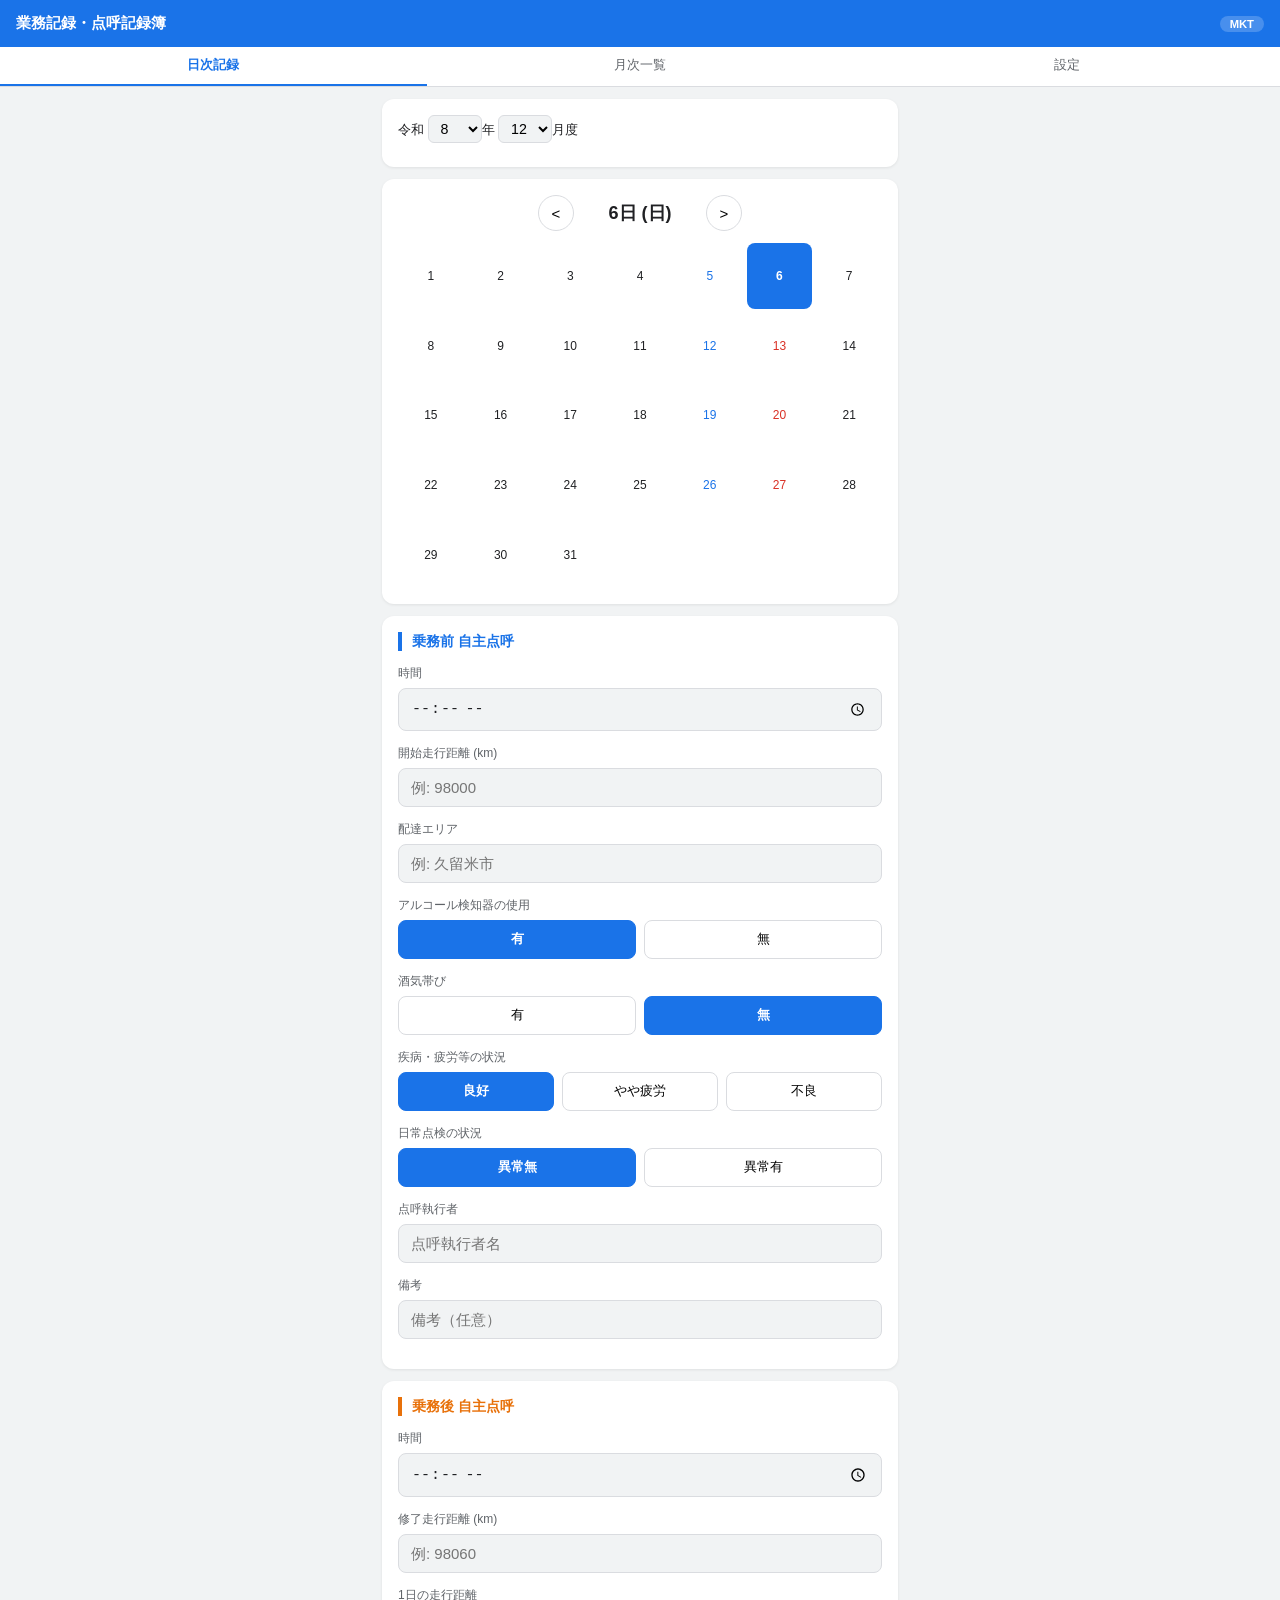
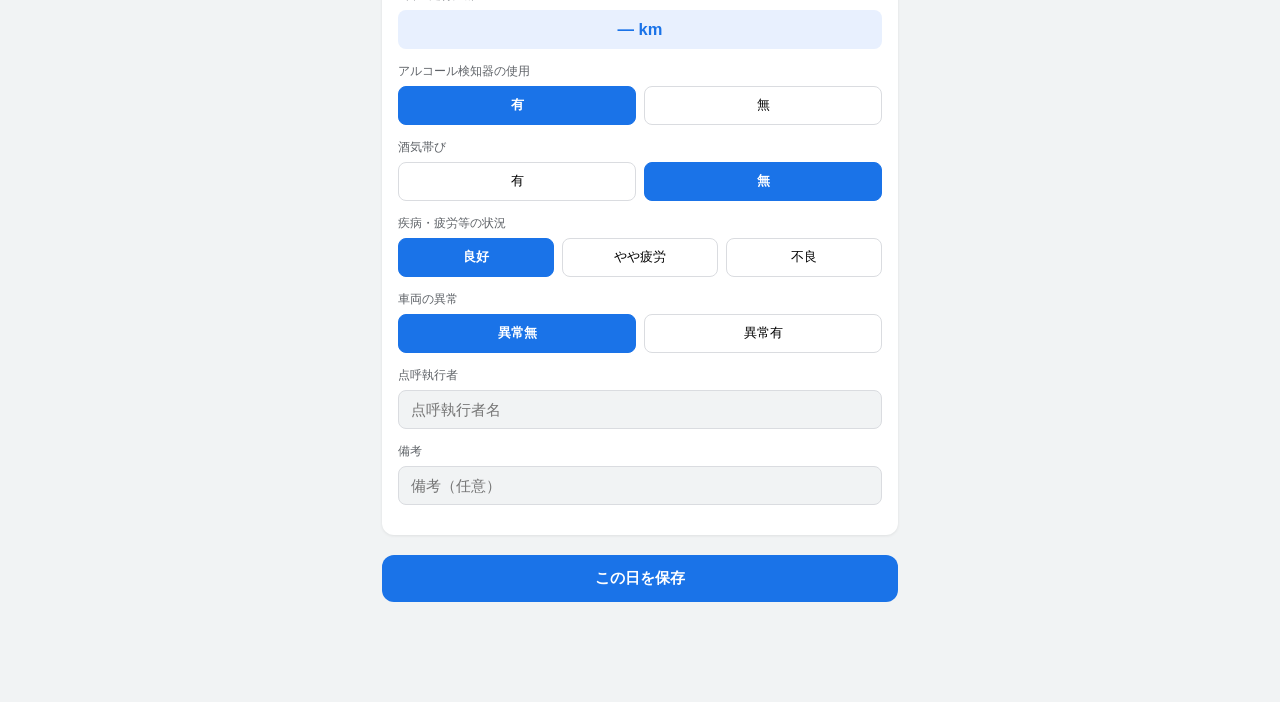
==== index.html @ 00d4ff62 "スプレッドシート連携機能を追加（GAS経由で自動送信） - 保存時にGoogle Apps Script経由でスプレッドシートにデータ送信 - 設定タブにスプレッドシート連携URL入力欄を追加 - G" ====
<!DOCTYPE html>
<html lang="ja">
<head>
  <meta charset="UTF-8">
  <meta name="viewport" content="width=device-width, initial-scale=1.0, user-scalable=no">
  <title>業務記録・点呼記録簿</title>
  <link rel="stylesheet" href="style.css">
  <link rel="manifest" href="manifest.json">
  <meta name="theme-color" content="#1a73e8">
  <meta name="apple-mobile-web-app-capable" content="yes">
  <meta name="apple-mobile-web-app-status-bar-style" content="black-translucent">
  <link rel="apple-touch-icon" href="icons/icon-192.png">
</head>
<body>
  <!-- ヘッダー -->
  <header class="app-header">
    <h1>業務記録・点呼記録簿</h1>
    <span class="badge">MKT</span>
  </header>

  <!-- タブナビゲーション -->
  <nav class="tab-nav">
    <button class="tab-btn active" data-tab="daily">日次記録</button>
    <button class="tab-btn" data-tab="monthly">月次一覧</button>
    <button class="tab-btn" data-tab="settings">設定</button>
  </nav>

  <!-- ===== 日次記録タブ ===== -->
  <section id="tab-daily" class="tab-content active">
    <!-- 月度・基本情報 -->
    <div class="card info-bar">
      <div class="info-row">
        <label>令和
          <select id="year">
            <option value="7">7</option>
            <option value="8">8</option>
            <option value="9">9</option>
            <option value="10">10</option>
          </select>年
          <select id="month">
            <option value="1">1</option><option value="2">2</option>
            <option value="3">3</option><option value="4">4</option>
            <option value="5">5</option><option value="6">6</option>
            <option value="7">7</option><option value="8">8</option>
            <option value="9">9</option><option value="10">10</option>
            <option value="11">11</option><option value="12">12</option>
          </select>月度
        </label>
      </div>
      <div class="info-row">
        <span id="display-name" class="display-info"></span>
        <span id="display-vehicle" class="display-info"></span>
      </div>
    </div>

    <!-- 日付選択 -->
    <div class="card">
      <div class="day-selector">
        <button id="prev-day" class="nav-btn">&lt;</button>
        <span id="current-day" class="current-day">1日 (火)</span>
        <button id="next-day" class="nav-btn">&gt;</button>
      </div>
      <div class="day-grid" id="day-grid"></div>
    </div>

    <!-- 乗務前 点呼 -->
    <div class="card">
      <h2 class="section-title before">乗務前 自主点呼</h2>
      <div class="form-group">
        <label>時間</label>
        <input type="time" id="before-time">
      </div>
      <div class="form-group">
        <label>開始走行距離 (km)</label>
        <input type="number" id="before-distance" inputmode="numeric" placeholder="例: 98000">
      </div>
      <div class="form-group">
        <label>配達エリア</label>
        <input type="text" id="delivery-area" placeholder="例: 久留米市">
      </div>
      <div class="form-group">
        <label>アルコール検知器の使用</label>
        <div class="toggle-group">
          <button class="toggle-btn active" data-field="before-alcohol" data-value="有">有</button>
          <button class="toggle-btn" data-field="before-alcohol" data-value="無">無</button>
        </div>
      </div>
      <div class="form-group">
        <label>酒気帯び</label>
        <div class="toggle-group">
          <button class="toggle-btn" data-field="before-drinking" data-value="有">有</button>
          <button class="toggle-btn active" data-field="before-drinking" data-value="無">無</button>
        </div>
      </div>
      <div class="form-group">
        <label>疾病・疲労等の状況</label>
        <div class="toggle-group wide">
          <button class="toggle-btn active" data-field="before-health" data-value="良好">良好</button>
          <button class="toggle-btn" data-field="before-health" data-value="やや疲労">やや疲労</button>
          <button class="toggle-btn" data-field="before-health" data-value="不良">不良</button>
        </div>
      </div>
      <div class="form-group">
        <label>日常点検の状況</label>
        <div class="toggle-group wide">
          <button class="toggle-btn active" data-field="before-inspection" data-value="異常無">異常無</button>
          <button class="toggle-btn" data-field="before-inspection" data-value="異常有">異常有</button>
        </div>
      </div>
      <div class="form-group">
        <label>点呼執行者</label>
        <input type="text" id="before-inspector" placeholder="点呼執行者名">
      </div>
      <div class="form-group">
        <label>備考</label>
        <input type="text" id="before-note" placeholder="備考（任意）">
      </div>
    </div>

    <!-- 乗務後 点呼 -->
    <div class="card">
      <h2 class="section-title after">乗務後 自主点呼</h2>
      <div class="form-group">
        <label>時間</label>
        <input type="time" id="after-time">
      </div>
      <div class="form-group">
        <label>修了走行距離 (km)</label>
        <input type="number" id="after-distance" inputmode="numeric" placeholder="例: 98060">
      </div>
      <div class="form-group">
        <label>1日の走行距離</label>
        <div class="calc-display" id="daily-distance">— km</div>
      </div>
      <div class="form-group">
        <label>アルコール検知器の使用</label>
        <div class="toggle-group">
          <button class="toggle-btn active" data-field="after-alcohol" data-value="有">有</button>
          <button class="toggle-btn" data-field="after-alcohol" data-value="無">無</button>
        </div>
      </div>
      <div class="form-group">
        <label>酒気帯び</label>
        <div class="toggle-group">
          <button class="toggle-btn" data-field="after-drinking" data-value="有">有</button>
          <button class="toggle-btn active" data-field="after-drinking" data-value="無">無</button>
        </div>
      </div>
      <div class="form-group">
        <label>疾病・疲労等の状況</label>
        <div class="toggle-group wide">
          <button class="toggle-btn active" data-field="after-health" data-value="良好">良好</button>
          <button class="toggle-btn" data-field="after-health" data-value="やや疲労">やや疲労</button>
          <button class="toggle-btn" data-field="after-health" data-value="不良">不良</button>
        </div>
      </div>
      <div class="form-group">
        <label>車両の異常</label>
        <div class="toggle-group wide">
          <button class="toggle-btn active" data-field="after-vehicle" data-value="異常無">異常無</button>
          <button class="toggle-btn" data-field="after-vehicle" data-value="異常有">異常有</button>
        </div>
      </div>
      <div class="form-group">
        <label>点呼執行者</label>
        <input type="text" id="after-inspector" placeholder="点呼執行者名">
      </div>
      <div class="form-group">
        <label>備考</label>
        <input type="text" id="after-note" placeholder="備考（任意）">
      </div>
    </div>

    <!-- 保存ボタン -->
    <div class="action-bar">
      <button id="save-btn" class="primary-btn">この日を保存</button>
    </div>
  </section>

  <!-- ===== 月次一覧タブ ===== -->
  <section id="tab-monthly" class="tab-content">
    <div class="card">
      <h2 class="section-title">月次一覧</h2>
      <div id="monthly-list" class="monthly-list"></div>
    </div>
    <div class="action-bar">
      <button id="export-pdf-btn" class="primary-btn">PDF出力</button>
    </div>
  </section>

  <!-- ===== 設定タブ ===== -->
  <section id="tab-settings" class="tab-content">
    <div class="card">
      <h2 class="section-title">基本設定</h2>
      <div class="form-group">
        <label>名前</label>
        <input type="text" id="setting-name" placeholder="氏名を入力">
      </div>
      <div class="form-group">
        <label>車両 No.</label>
        <input type="text" id="setting-vehicle" placeholder="車両番号を入力">
      </div>
      <div class="form-group">
        <label>デフォルト点呼執行者</label>
        <input type="text" id="setting-inspector" placeholder="点呼執行者名（任意）">
      </div>
      <div class="form-group">
        <label>スプレッドシート連携URL</label>
        <input type="url" id="setting-gas-url" placeholder="GAS WebアプリのURLを貼り付け">
        <small style="color:#888; font-size:0.75rem;">管理者から共有されたURLを入力すると、保存時にスプレッドシートへ自動送信されます</small>
      </div>
      <button id="save-settings-btn" class="primary-btn">設定を保存</button>
    </div>
    <div class="card">
      <h2 class="section-title">データ管理</h2>
      <button id="export-data-btn" class="secondary-btn">データをバックアップ</button>
      <input type="file" id="import-data-input" accept=".json" style="display:none">
      <button id="import-data-btn" class="secondary-btn">データを復元</button>
      <button id="clear-data-btn" class="danger-btn">全データ削除</button>
    </div>
  </section>

  <!-- トースト通知 -->
  <div id="toast" class="toast"></div>

  <script src="app.js"></script>
</body>
</html>
---- style.css ----
/* ===== リセット・ベース ===== */
* {
  margin: 0;
  padding: 0;
  box-sizing: border-box;
  -webkit-tap-highlight-color: transparent;
}

:root {
  --primary: #1a73e8;
  --primary-light: #e8f0fe;
  --danger: #d93025;
  --success: #1e8e3e;
  --bg: #f1f3f4;
  --card-bg: #ffffff;
  --text: #202124;
  --text-secondary: #5f6368;
  --border: #dadce0;
  --before-color: #1a73e8;
  --after-color: #e8710a;
  --radius: 12px;
}

html {
  font-size: 15px;
}

body {
  font-family: -apple-system, BlinkMacSystemFont, 'Segoe UI', 'Hiragino Sans',
    'Noto Sans JP', sans-serif;
  background: var(--bg);
  color: var(--text);
  padding-bottom: 80px;
  min-height: 100vh;
  -webkit-font-smoothing: antialiased;
}

/* ===== ヘッダー ===== */
.app-header {
  background: var(--primary);
  color: white;
  padding: 14px 16px;
  display: flex;
  align-items: center;
  justify-content: space-between;
  position: sticky;
  top: 0;
  z-index: 100;
}

.app-header h1 {
  font-size: 1rem;
  font-weight: 600;
}

.badge {
  background: rgba(255, 255, 255, 0.2);
  padding: 2px 10px;
  border-radius: 20px;
  font-size: 0.75rem;
  font-weight: 600;
}

/* ===== タブナビゲーション ===== */
.tab-nav {
  display: flex;
  background: var(--card-bg);
  border-bottom: 1px solid var(--border);
  position: sticky;
  top: 47px;
  z-index: 99;
}

.tab-btn {
  flex: 1;
  padding: 10px 0;
  border: none;
  background: none;
  font-size: 0.85rem;
  color: var(--text-secondary);
  cursor: pointer;
  border-bottom: 2px solid transparent;
  transition: all 0.2s;
}

.tab-btn.active {
  color: var(--primary);
  border-bottom-color: var(--primary);
  font-weight: 600;
}

/* ===== タブコンテンツ ===== */
.tab-content {
  display: none;
  padding: 12px;
  max-width: 480px;
  margin: 0 auto;
}

.tab-content.active {
  display: block;
}

/* ===== カード ===== */
.card {
  background: var(--card-bg);
  border-radius: var(--radius);
  padding: 16px;
  margin-bottom: 12px;
  box-shadow: 0 1px 3px rgba(0, 0, 0, 0.08);
}

/* ===== 基本情報バー ===== */
.info-bar .info-row {
  display: flex;
  align-items: center;
  gap: 8px;
  flex-wrap: wrap;
}

.info-bar .info-row:first-child {
  margin-bottom: 8px;
}

.info-bar label {
  font-size: 0.85rem;
  font-weight: 500;
}

.info-bar select {
  font-size: 0.95rem;
  padding: 4px 8px;
  border: 1px solid var(--border);
  border-radius: 6px;
  background: var(--bg);
}

.display-info {
  font-size: 0.85rem;
  color: var(--text-secondary);
  background: var(--bg);
  padding: 4px 10px;
  border-radius: 6px;
}

.display-info:empty {
  display: none;
}

/* ===== 日付セレクター ===== */
.day-selector {
  display: flex;
  align-items: center;
  justify-content: center;
  gap: 16px;
  margin-bottom: 12px;
}

.nav-btn {
  width: 36px;
  height: 36px;
  border-radius: 50%;
  border: 1px solid var(--border);
  background: var(--card-bg);
  font-size: 1rem;
  cursor: pointer;
  display: flex;
  align-items: center;
  justify-content: center;
  transition: background 0.15s;
}

.nav-btn:active {
  background: var(--bg);
}

.current-day {
  font-size: 1.2rem;
  font-weight: 700;
  min-width: 100px;
  text-align: center;
}

/* 日付グリッド */
.day-grid {
  display: grid;
  grid-template-columns: repeat(7, 1fr);
  gap: 4px;
}

.day-cell {
  aspect-ratio: 1;
  display: flex;
  align-items: center;
  justify-content: center;
  border-radius: 8px;
  font-size: 0.8rem;
  cursor: pointer;
  border: none;
  background: none;
  color: var(--text);
  transition: all 0.15s;
  position: relative;
}

.day-cell:active {
  transform: scale(0.9);
}

.day-cell.selected {
  background: var(--primary);
  color: white;
  font-weight: 700;
}

.day-cell.has-data::after {
  content: '';
  position: absolute;
  bottom: 3px;
  width: 5px;
  height: 5px;
  border-radius: 50%;
  background: var(--success);
}

.day-cell.selected.has-data::after {
  background: white;
}

.day-cell.sunday {
  color: var(--danger);
}

.day-cell.saturday {
  color: var(--primary);
}

.day-cell.selected.sunday,
.day-cell.selected.saturday {
  color: white;
}

/* ===== セクションタイトル ===== */
.section-title {
  font-size: 0.95rem;
  font-weight: 700;
  margin-bottom: 14px;
  padding-left: 10px;
  border-left: 4px solid var(--primary);
}

.section-title.before {
  border-left-color: var(--before-color);
  color: var(--before-color);
}

.section-title.after {
  border-left-color: var(--after-color);
  color: var(--after-color);
}

/* ===== フォーム ===== */
.form-group {
  margin-bottom: 14px;
}

.form-group label {
  display: block;
  font-size: 0.8rem;
  color: var(--text-secondary);
  margin-bottom: 6px;
  font-weight: 500;
}

.form-group input[type="text"],
.form-group input[type="number"],
.form-group input[type="time"] {
  width: 100%;
  padding: 10px 12px;
  border: 1px solid var(--border);
  border-radius: 8px;
  font-size: 1rem;
  background: var(--bg);
  color: var(--text);
  transition: border-color 0.2s;
}

.form-group input:focus {
  outline: none;
  border-color: var(--primary);
  background: var(--primary-light);
}

/* ===== トグルボタン ===== */
.toggle-group {
  display: flex;
  gap: 8px;
}

.toggle-group.wide {
  flex-wrap: wrap;
}

.toggle-btn {
  flex: 1;
  padding: 10px 6px;
  border: 1px solid var(--border);
  border-radius: 8px;
  background: var(--card-bg);
  font-size: 0.85rem;
  cursor: pointer;
  transition: all 0.15s;
  min-width: 60px;
  text-align: center;
}

.toggle-btn:active {
  transform: scale(0.95);
}

.toggle-btn.active {
  background: var(--primary);
  color: white;
  border-color: var(--primary);
  font-weight: 600;
}

/* 酒気帯び「有」は赤 */
.toggle-btn.active[data-value="有"][data-field="before-drinking"],
.toggle-btn.active[data-value="有"][data-field="after-drinking"] {
  background: var(--danger);
  border-color: var(--danger);
}

/* 異常有・不良は赤 */
.toggle-btn.active[data-value="異常有"],
.toggle-btn.active[data-value="不良"] {
  background: var(--danger);
  border-color: var(--danger);
}

/* やや疲労はオレンジ */
.toggle-btn.active[data-value="やや疲労"] {
  background: var(--after-color);
  border-color: var(--after-color);
}

/* ===== 自動計算表示 ===== */
.calc-display {
  padding: 10px 12px;
  background: var(--primary-light);
  border-radius: 8px;
  font-size: 1.1rem;
  font-weight: 700;
  color: var(--primary);
  text-align: center;
}

/* ===== ボタン ===== */
.action-bar {
  padding: 8px 0;
}

.primary-btn {
  width: 100%;
  padding: 14px;
  background: var(--primary);
  color: white;
  border: none;
  border-radius: var(--radius);
  font-size: 1rem;
  font-weight: 600;
  cursor: pointer;
  transition: opacity 0.15s;
}

.primary-btn:active {
  opacity: 0.8;
}

.secondary-btn {
  width: 100%;
  padding: 12px;
  background: var(--bg);
  color: var(--text);
  border: 1px solid var(--border);
  border-radius: var(--radius);
  font-size: 0.9rem;
  cursor: pointer;
  margin-bottom: 8px;
}

.danger-btn {
  width: 100%;
  padding: 12px;
  background: white;
  color: var(--danger);
  border: 1px solid var(--danger);
  border-radius: var(--radius);
  font-size: 0.9rem;
  cursor: pointer;
  margin-top: 12px;
}

/* ===== 月次一覧 ===== */
.monthly-list {
  max-height: 60vh;
  overflow-y: auto;
}

.monthly-row {
  display: flex;
  align-items: center;
  padding: 10px 8px;
  border-bottom: 1px solid var(--bg);
  gap: 8px;
  cursor: pointer;
  transition: background 0.15s;
}

.monthly-row:active {
  background: var(--bg);
}

.monthly-row .day-num {
  font-weight: 700;
  min-width: 32px;
  text-align: center;
}

.monthly-row .area {
  flex: 1;
  font-size: 0.85rem;
  color: var(--text-secondary);
}

.monthly-row .distance {
  font-size: 0.85rem;
  font-weight: 600;
  color: var(--primary);
}

.monthly-row.empty {
  opacity: 0.4;
}

.monthly-row.empty .area {
  font-style: italic;
}

/* ===== トースト通知 ===== */
.toast {
  position: fixed;
  bottom: 20px;
  left: 50%;
  transform: translateX(-50%) translateY(100px);
  background: #323232;
  color: white;
  padding: 12px 24px;
  border-radius: 8px;
  font-size: 0.9rem;
  z-index: 1000;
  opacity: 0;
  transition: all 0.3s ease;
  pointer-events: none;
}

.toast.show {
  transform: translateX(-50%) translateY(0);
  opacity: 1;
}

/* ===== レスポンシブ ===== */
@media (min-width: 600px) {
  .tab-content {
    max-width: 540px;
  }
}
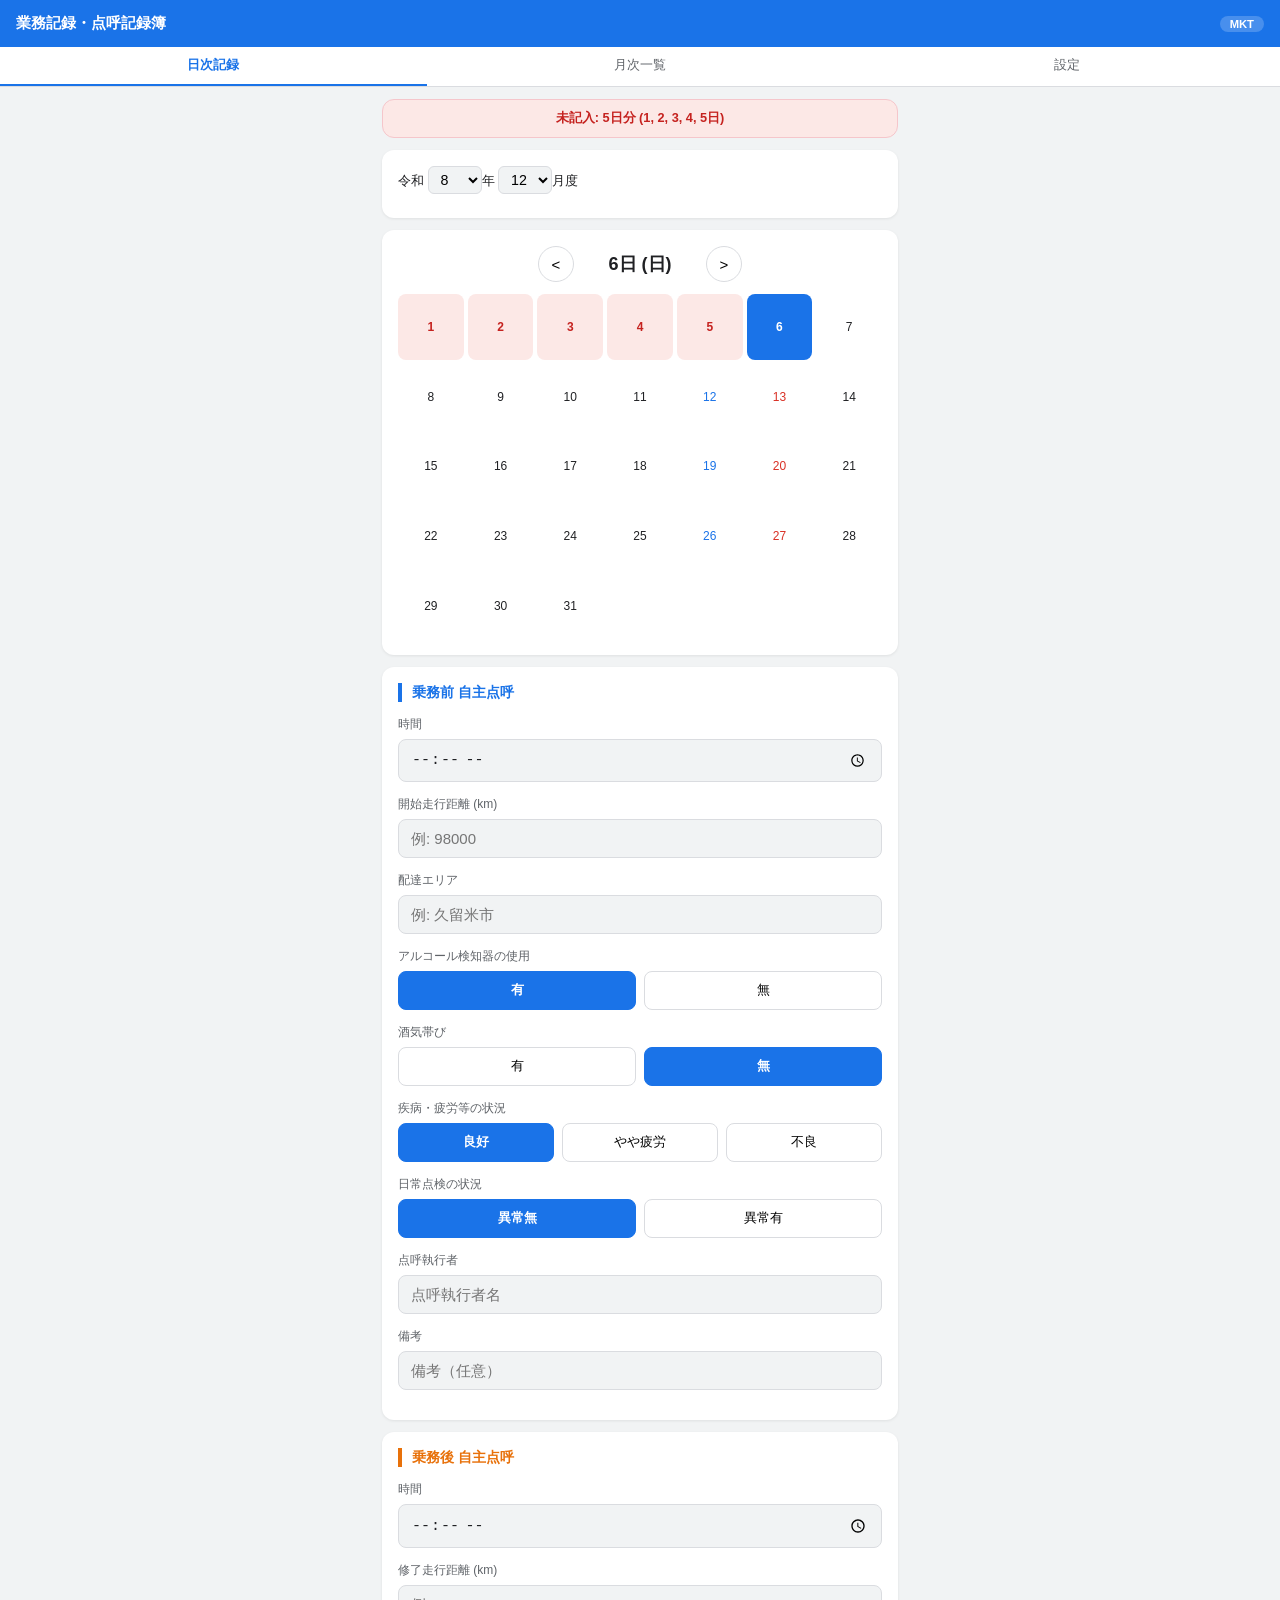
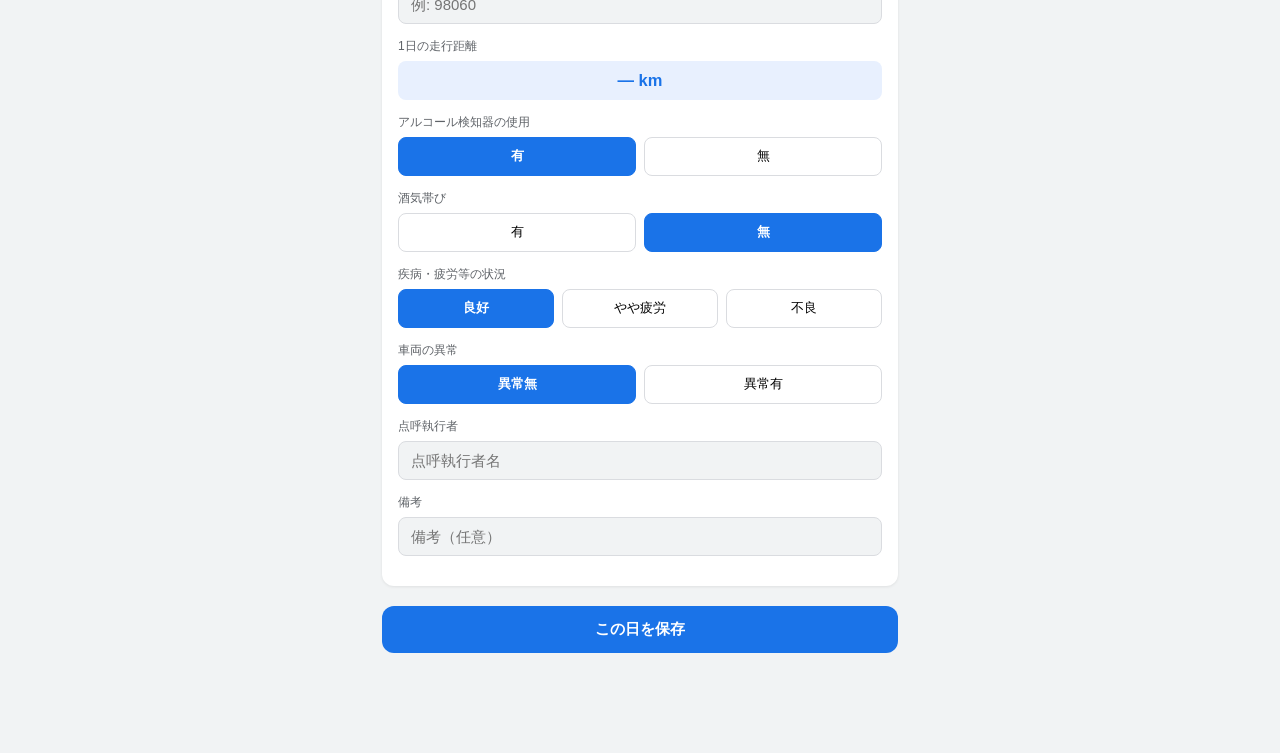
==== commit 75afebce: "未入力警告機能を追加・スプレッドシートを月別管理に変更 - アプリ: 過去の未入力日を日付グリッドで赤く警告表示 - アプリ: 未記入バナーで未入力日数と日付を表示 - GAS: シート作成時に全日分" ====
--- a/index.html
+++ b/index.html
@@ -27,6 +27,10 @@
 
   <!-- ===== 日次記録タブ ===== -->
   <section id="tab-daily" class="tab-content active">
+    <!-- 未入力警告バナー -->
+    <div id="missing-banner" class="missing-banner" style="display:none">
+      <span id="missing-text"></span>
+    </div>
     <!-- 月度・基本情報 -->
     <div class="card info-bar">
       <div class="info-row">
@@ -204,11 +208,7 @@
         <label>デフォルト点呼執行者</label>
         <input type="text" id="setting-inspector" placeholder="点呼執行者名（任意）">
       </div>
-      <div class="form-group">
-        <label>スプレッドシート連携URL</label>
-        <input type="url" id="setting-gas-url" placeholder="GAS WebアプリのURLを貼り付け">
-        <small style="color:#888; font-size:0.75rem;">管理者から共有されたURLを入力すると、保存時にスプレッドシートへ自動送信されます</small>
-      </div>
+      <input type="hidden" id="setting-gas-url">
       <button id="save-settings-btn" class="primary-btn">設定を保存</button>
     </div>
     <div class="card">
--- a/style.css
+++ b/style.css
@@ -470,6 +470,30 @@
   opacity: 1;
 }
 
+/* ===== 未入力警告 ===== */
+.missing-banner {
+  background: #fce8e6;
+  color: #c5221f;
+  padding: 10px 14px;
+  border-radius: var(--radius);
+  font-size: 0.85rem;
+  font-weight: 600;
+  margin-bottom: 12px;
+  text-align: center;
+  border: 1px solid #f5c6cb;
+}
+
+.day-cell.missing {
+  background: #fce8e6;
+  color: #c5221f;
+  font-weight: 600;
+}
+
+.day-cell.missing.selected {
+  background: #d93025;
+  color: white;
+}
+
 /* ===== レスポンシブ ===== */
 @media (min-width: 600px) {
   .tab-content {
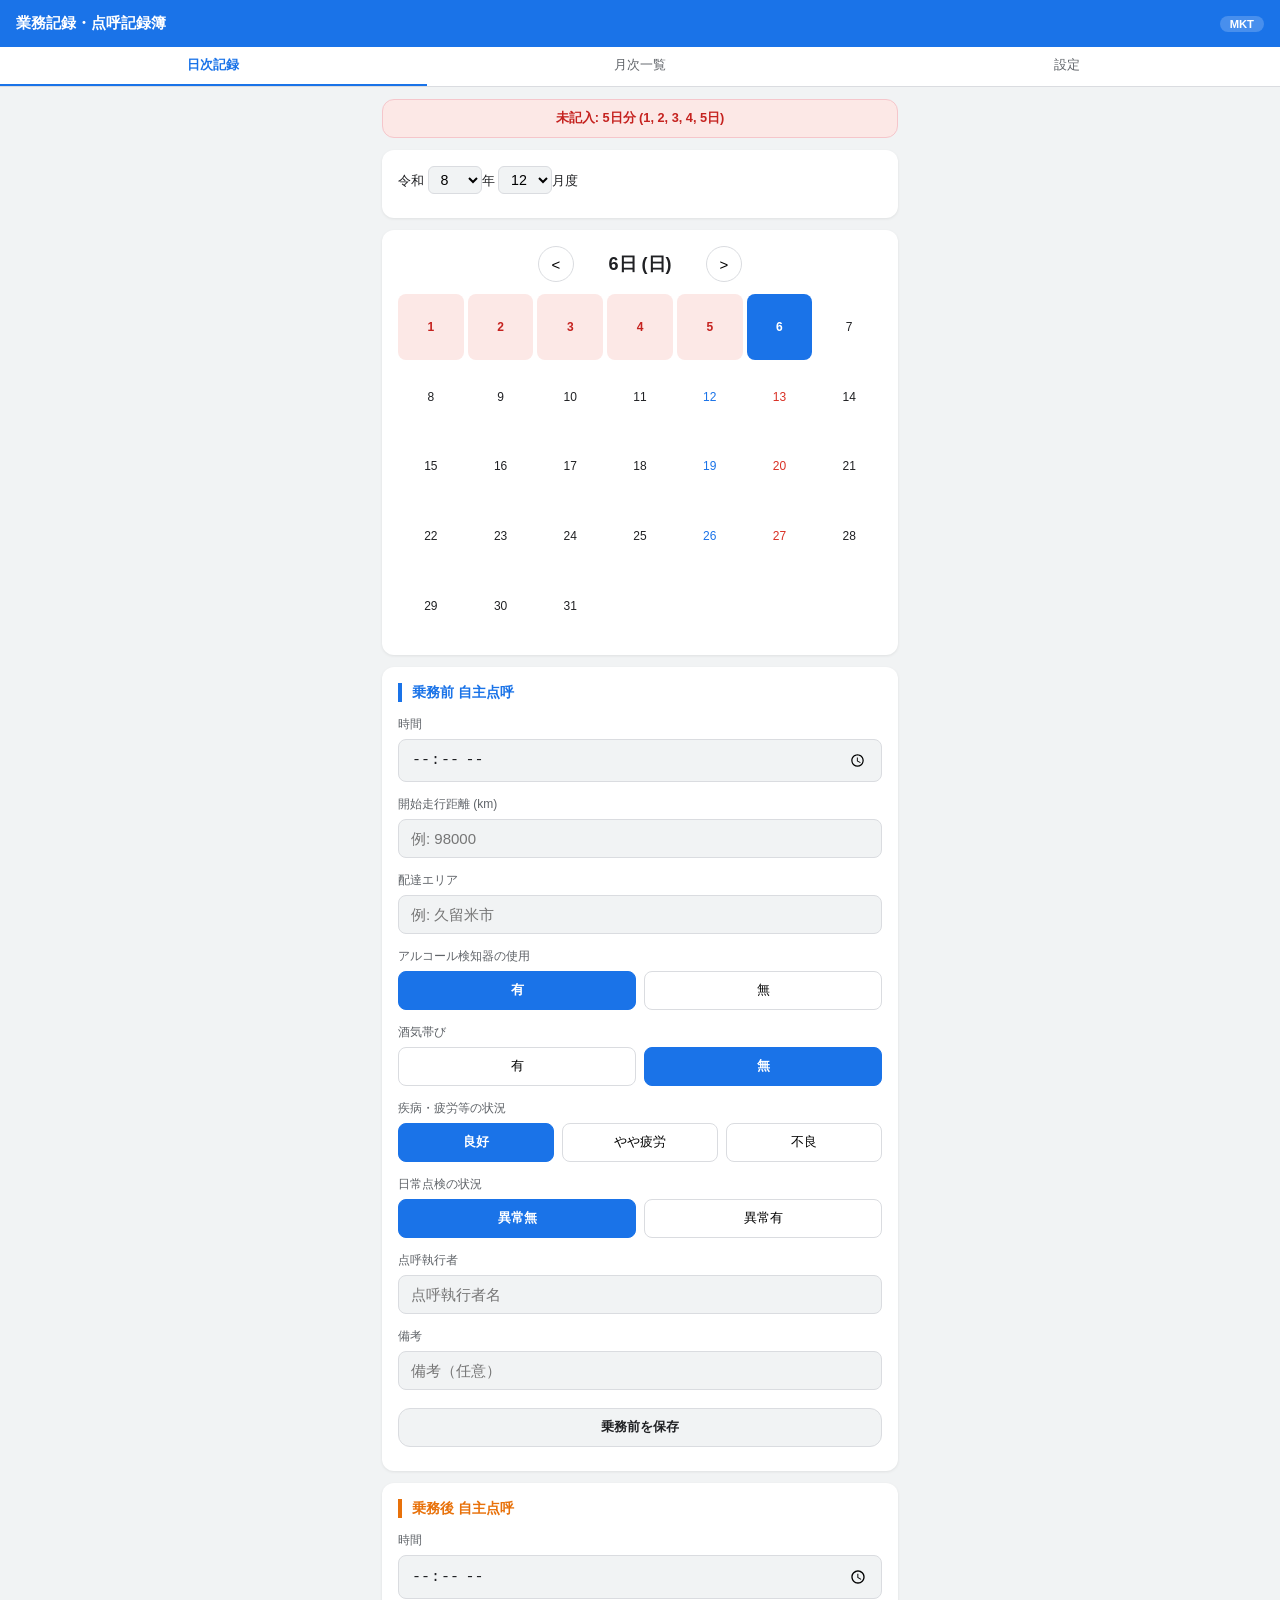
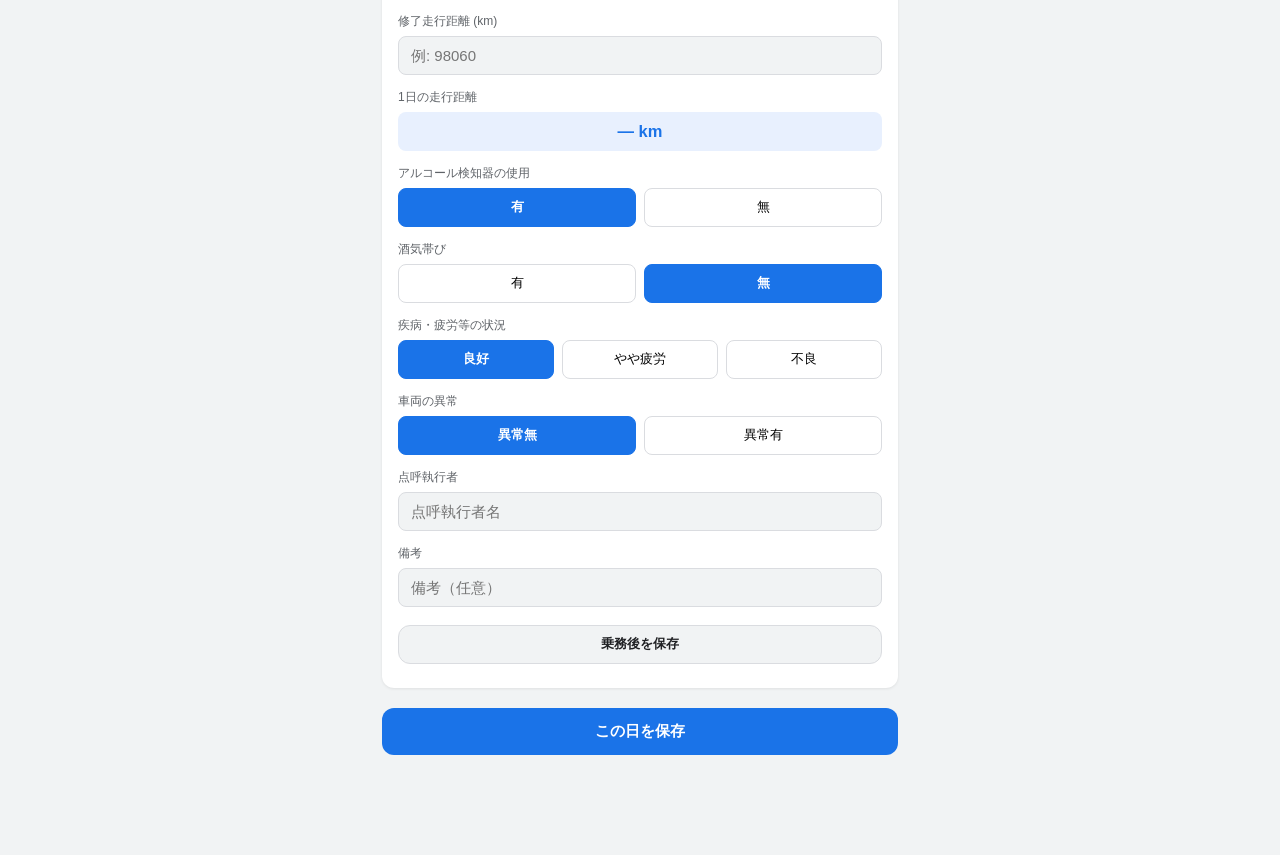
==== commit 1358b701: "乗務前・乗務後の個別保存ボタンを追加 ワークフロー変更: 乗務前→個別保存→アプリ閉じる→乗務後→個別保存→最終保存でGAS送信 キャッシュバージョンをv6に更新  Co-Authored-By: C" ====
--- a/index.html
+++ b/index.html
@@ -119,6 +119,9 @@
         <label>備考</label>
         <input type="text" id="before-note" placeholder="備考（任意）">
       </div>
+      <div class="action-bar section-save">
+        <button id="save-before-btn" class="secondary-btn">乗務前を保存</button>
+      </div>
     </div>
 
     <!-- 乗務後 点呼 -->
@@ -172,6 +175,9 @@
       <div class="form-group">
         <label>備考</label>
         <input type="text" id="after-note" placeholder="備考（任意）">
+      </div>
+      <div class="action-bar section-save">
+        <button id="save-after-btn" class="secondary-btn">乗務後を保存</button>
       </div>
     </div>
 
--- a/style.css
+++ b/style.css
@@ -390,6 +390,16 @@
   margin-bottom: 8px;
 }
 
+.section-save {
+  padding: 4px 0 0;
+}
+
+.section-save .secondary-btn {
+  padding: 10px;
+  font-size: 0.85rem;
+  font-weight: 600;
+}
+
 .danger-btn {
   width: 100%;
   padding: 12px;
